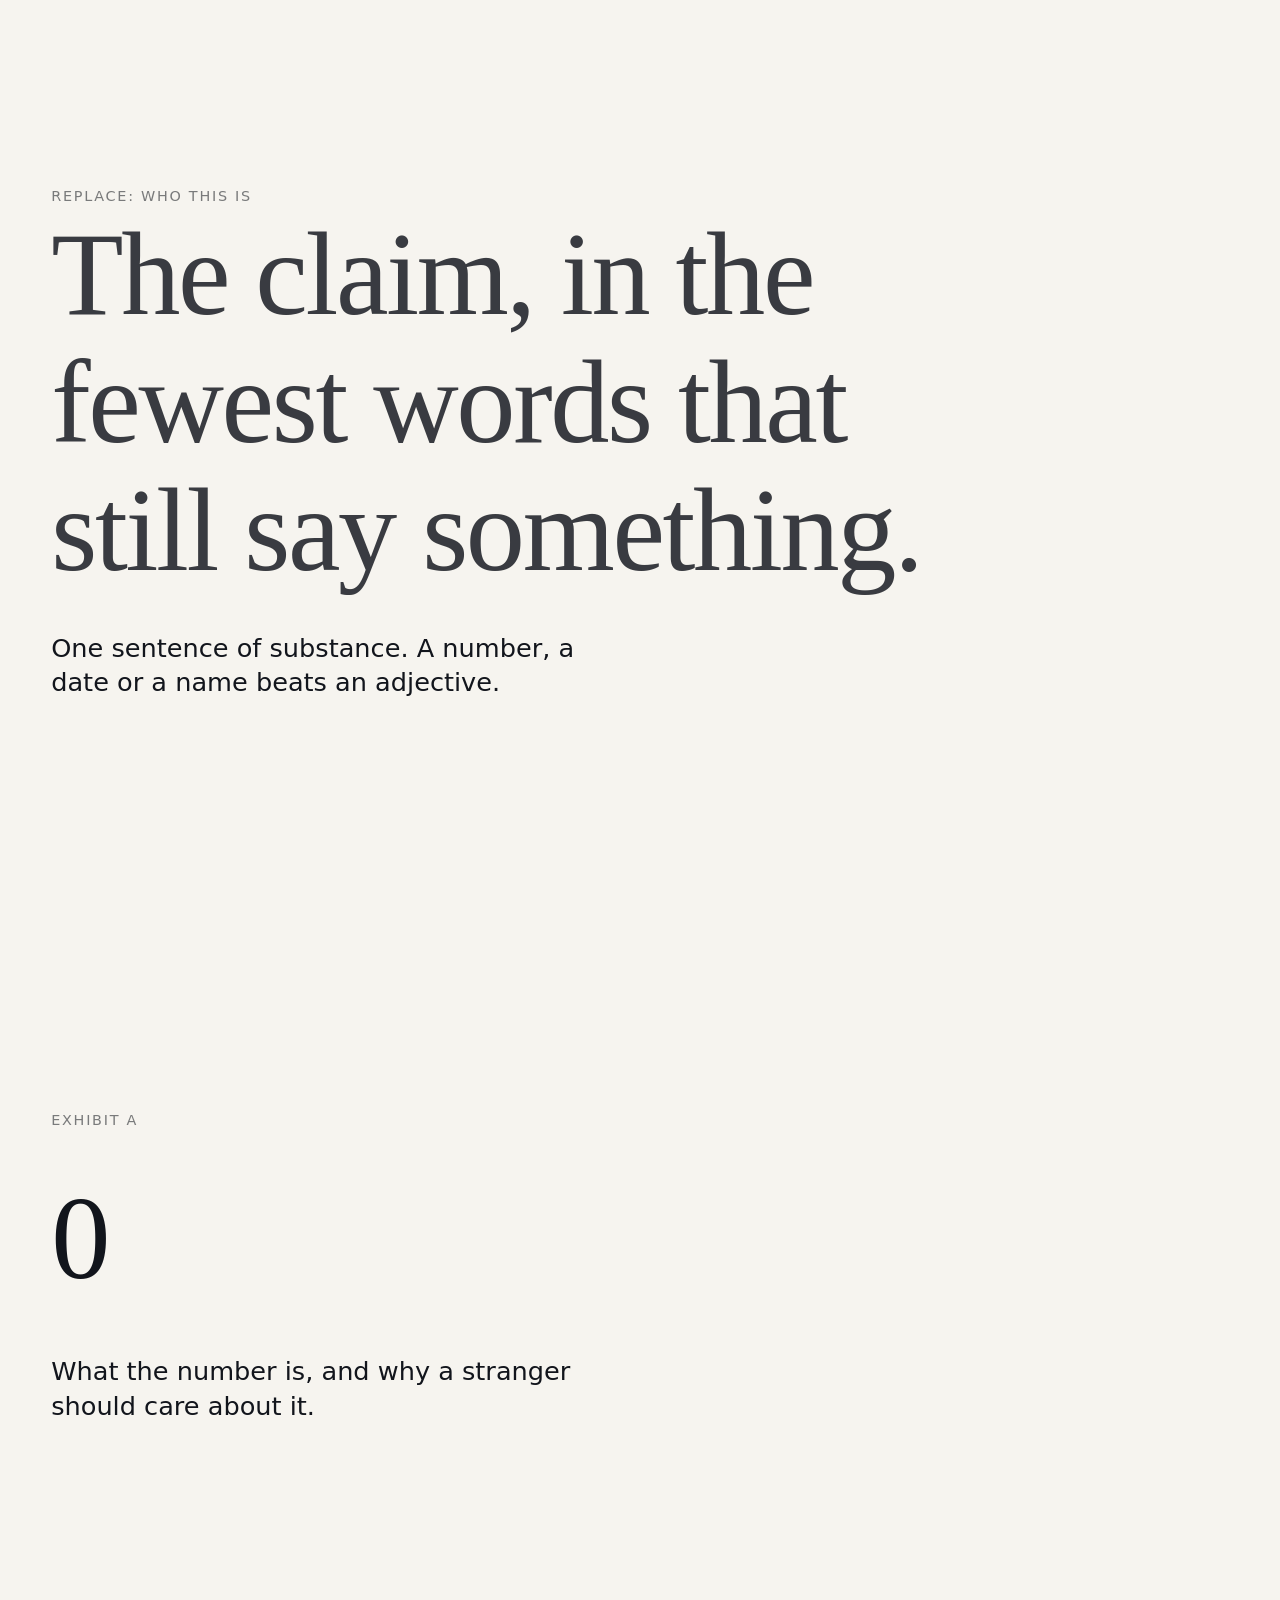
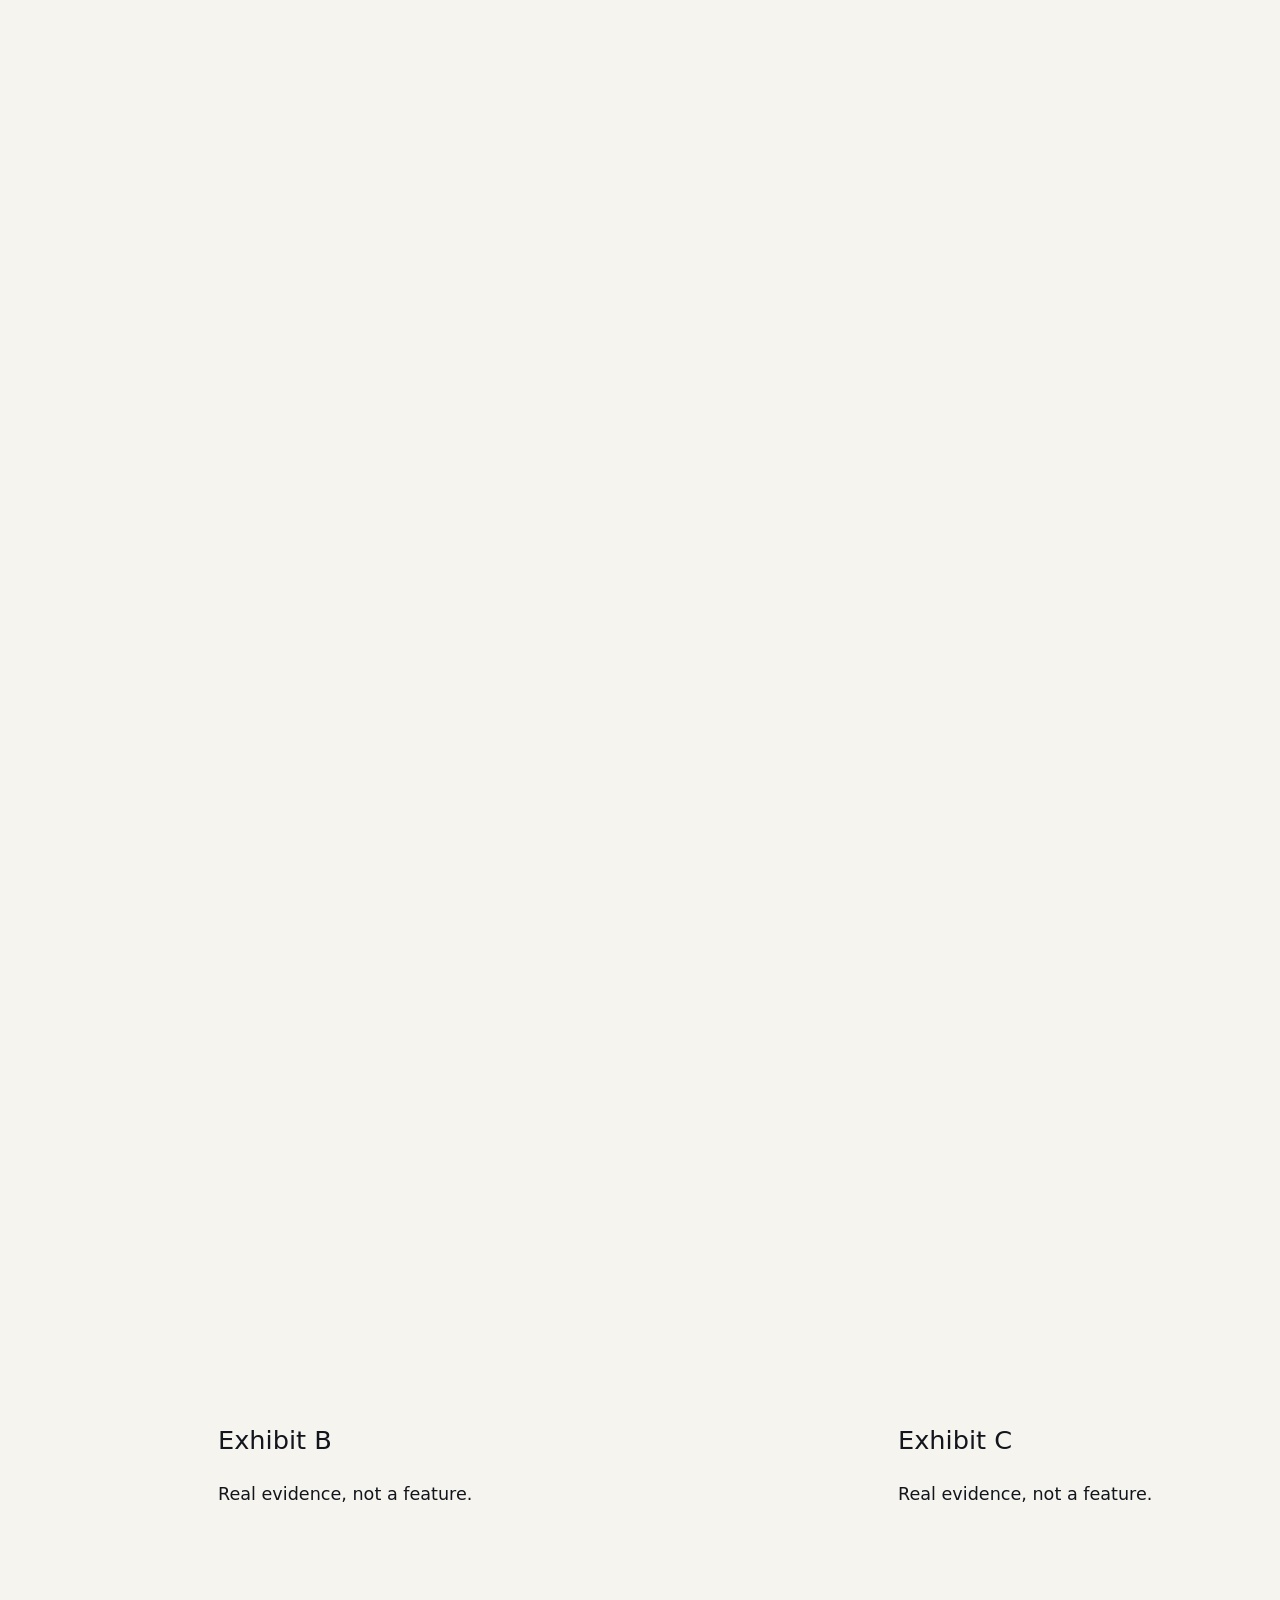
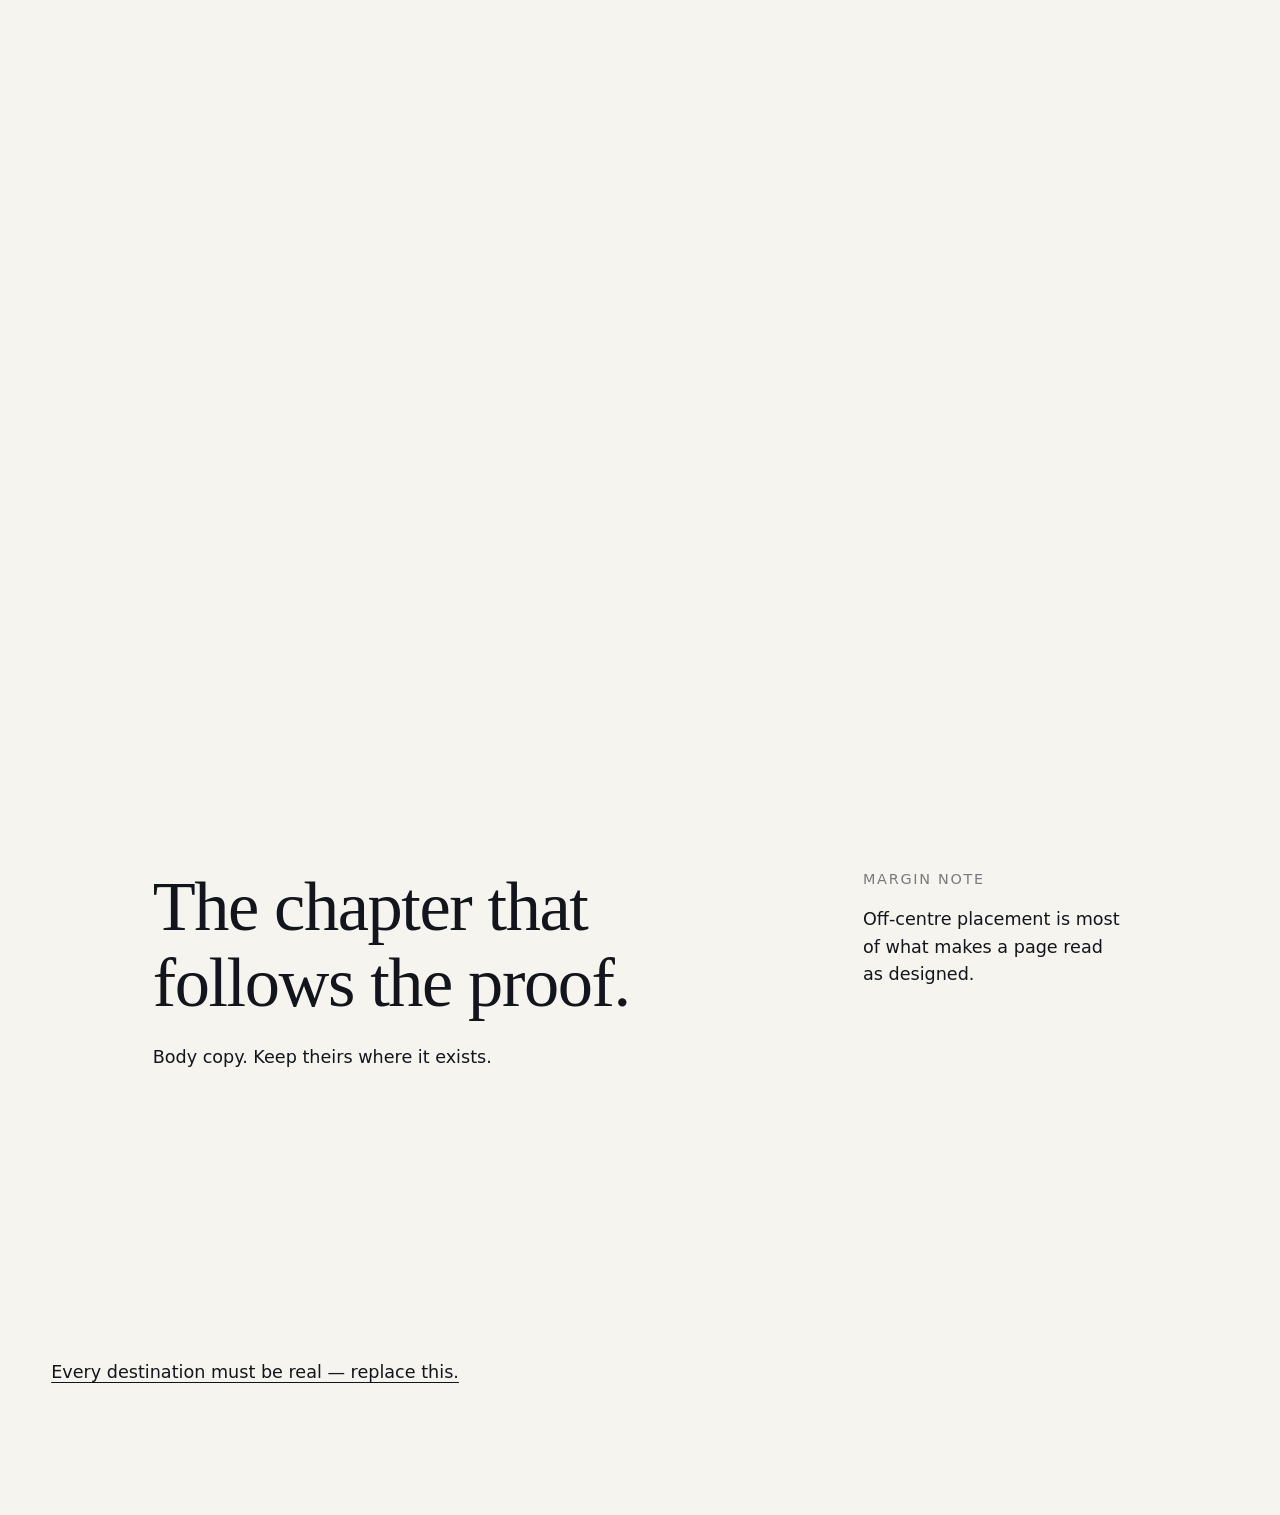
==== skills/scrollcraft/assets/scaffold/index.html @ 605af05c "feat: add scrollcraft skill for scroll-driven landing pages A portable Claude skill under skills/scr" ====
<!doctype html>
<html lang="en">
<head>
<meta charset="utf-8">
<meta name="viewport" content="width=device-width, initial-scale=1">
<title>Scaffold — replace with the real title</title>
<meta name="description" content="Replace with the one sentence the reader should believe.">
<link rel="stylesheet" href="styles.css">
</head>
<body>

<!-- Page-level progress. Cheap, and it tells the reader the page has a length. -->
<div class="progress" aria-hidden="true"><span data-progress></span></div>

<!-- HERO — one bound element, so the first flick of the wheel proves the page responds.
     Not a full scrubbed scene: the reader has not agreed to care yet. -->
<header class="wrap hero">
  <p class="eyebrow">Replace: who this is</p>
  <h1 data-hero-title>The claim, in the fewest words that still say something.</h1>
  <p class="lead">One sentence of substance. A number, a date or a name beats an adjective.</p>
</header>

<!-- SCENE — pinned, one idea, progress-bound. --scene-length is the speed dial. -->
<section class="scene" data-scene="reach" style="--scene-length: 200vh"
         aria-label="Reach">
  <div class="scene__stage">
    <div class="wrap">
      <p class="eyebrow">Exhibit A</p>
      <p class="num" data-count style="font-size: var(--step-4); font-family: var(--display)">0</p>
      <p class="lead">What the number is, and why a stranger should care about it.</p>
    </div>
  </div>
</section>

<!-- RAIL — a set with a natural order. Pinned on desktop, swipeable on phones. -->
<section class="scene rail" data-scene="rail" style="--scene-length: 320vh" aria-label="Exhibits">
  <div class="scene__stage">
    <div class="rail__track" data-rail>
      <article class="rail__card"><h3>Exhibit B</h3><p>Real evidence, not a feature.</p></article>
      <article class="rail__card"><h3>Exhibit C</h3><p>Real evidence, not a feature.</p></article>
      <article class="rail__card"><h3>Exhibit D</h3><p>Real evidence, not a feature.</p></article>
    </div>
  </div>
</section>

<!-- FIELD INVERSION — punctuation between chapters, two or three times per page at most. -->
<section class="wrap grid" data-boundary>
  <div class="col-main">
    <h2>The chapter that follows the proof.</h2>
    <p class="reveal" data-reveal>Body copy. Keep theirs where it exists.</p>
  </div>
  <aside class="col-aside reveal" data-reveal>
    <p class="eyebrow">Margin note</p>
    <p>Off-centre placement is most of what makes a page read as designed.</p>
  </aside>
</section>

<footer class="wrap" style="padding-block: var(--s-6)">
  <p><a href="#">Every destination must be real — replace this.</a></p>
</footer>

<style>
  .progress { position: fixed; inset: 0 0 auto; height: 2px; z-index: 10; }
  .progress span { display: block; height: 100%; width: 0; background: var(--accent);
                   transform-origin: left; }
  .hero { min-height: 92dvh; display: flex; flex-direction: column;
          justify-content: flex-end; padding-block: var(--s-6); }
  [data-hero-title] { max-width: 22ch; }
</style>

<script src="scroll.js"></script>
<script>
(function () {
  var S = window.Scrollcraft;
  var q = function (sel) { return document.querySelector(sel); };

  /* Page progress indicator. */
  var bar = q('[data-progress]');
  S.onProgress(function (p) { bar.style.width = (p * 100).toFixed(2) + '%'; });

  /* Hero: one bound element. Small — it is a promise, not the payoff. */
  var title = q('[data-hero-title]');
  S.track(q('.hero'), function (p) {
    title.style.transform = 'translate3d(0,' + (p * -24).toFixed(1) + 'px,0)';
    title.style.opacity = S.clamp(S.mapRange(p, 0.45, 0.8, 1, 0.15), 0.15, 1);
  });

  /* Pinned counter. Finish before p = 1 so the reader sees the result, not the digits. */
  var out = q('[data-count]');
  S.pin(q('[data-scene="reach"]'), function (p) {
    var c = S.clamp(S.mapRange(p, 0, 0.85, 0, 1));
    out.textContent = Math.round(S.lerp(0, 12437, c)).toLocaleString();
  });

  /* Horizontal rail. Skipped on phones, where CSS turns it into a swipe strip. */
  var rail = q('[data-scene="rail"]');
  var track = q('[data-rail]');
  if (window.matchMedia('(min-width: 768px)').matches) {
    S.pin(rail, function (p) {
      var travel = Math.max(track.scrollWidth - window.innerWidth + 32, 0);
      track.style.transform = 'translate3d(' + (-p * travel).toFixed(1) + 'px,0,0)';
    });
  }

  /* Field inversion at a chapter boundary. */
  S.track(q('[data-boundary]'), function (p) {
    document.documentElement.style.setProperty('--field',
      S.clamp(S.mapRange(p, 0.3, 0.55, 0, 1)).toFixed(3));
  }, { reducedProgress: 1 });

  /* Reveals, staggered. Use sparingly — never as the only mechanic on the page. */
  S.revealAll(document.querySelectorAll('[data-reveal]'), { step: 60 });
})();
</script>
</body>
</html>
---- skills/scrollcraft/assets/scaffold/styles.css ----
/* Scrollcraft scaffold tokens.
 *
 * Replace the palette and the two font families with the brand's. Keep the scales: the type steps
 * have real jumps in them and the space scale is weighted towards the generous end, which is most
 * of what makes a page read as considered rather than default.
 */

:root {
  /* Field — both schemes live here so field inversion can interpolate between them. */
  --paper-light: #F6F4EF;
  --ink-light:   #12151C;
  --paper-dark:  #0B0E14;
  --ink-dark:    #EFECE4;
  --accent:      #2F6BFF;   /* under ~5% of the pixels on the page */
  --muted:       color-mix(in srgb, currentColor 55%, transparent);
  --rule:        color-mix(in srgb, currentColor 14%, transparent);

  --field: 0;               /* 0 = light, 1 = dark; drive this from a track() scene */
  --paper: color-mix(in srgb, var(--paper-dark) calc(var(--field) * 100%), var(--paper-light));
  --ink:   color-mix(in srgb, var(--ink-dark)   calc(var(--field) * 100%), var(--ink-light));

  --display: "Instrument Serif", Georgia, serif;
  --text: "Inter", system-ui, -apple-system, "Segoe UI", sans-serif;

  --step--1: clamp(.83rem, .8rem + .15vw, .9rem);
  --step-0:  clamp(1rem, .96rem + .2vw, 1.1rem);
  --step-1:  clamp(1.3rem, 1.2rem + .5vw, 1.6rem);
  --step-2:  clamp(1.8rem, 1.5rem + 1.4vw, 2.6rem);
  --step-3:  clamp(2.6rem, 1.9rem + 3.4vw, 4.4rem);
  --step-4:  clamp(3.4rem, 1.8rem + 7vw, 8rem);

  --s-1: .5rem;  --s-2: 1rem;   --s-3: 1.5rem; --s-4: 2.5rem;
  --s-5: 4rem;   --s-6: 6.5rem; --s-7: 10rem;

  --gutter: clamp(1rem, 4vw, 5rem);
  --measure: 68ch;
  --lead: 34ch;

  --ease: cubic-bezier(.2, .8, .2, 1);
  --ease-out: cubic-bezier(.4, 0, .2, 1);
}

*, *::before, *::after { box-sizing: border-box; }

html { -webkit-text-size-adjust: 100%; }

body {
  margin: 0;
  background: var(--paper);
  color: var(--ink);
  font: var(--step-0)/1.55 var(--text);
  font-synthesis-weight: none;
  overflow-x: hidden;          /* a safety net, not a licence: fix the overflow at its source */
}

h1, h2, h3 { font-family: var(--display); font-weight: 400; line-height: 1.08;
              letter-spacing: -.02em; margin: 0 0 var(--s-3); text-wrap: balance; }
h1 { font-size: var(--step-4); }
h2 { font-size: var(--step-3); }
h3 { font-size: var(--step-1); font-family: var(--text); letter-spacing: 0; line-height: 1.3; }
p { margin: 0 0 var(--s-3); max-width: var(--measure); text-wrap: pretty; }
.lead { font-size: var(--step-1); max-width: var(--lead); line-height: 1.35; }
a { color: inherit; text-underline-offset: .2em; }
img, video, svg { max-width: 100%; height: auto; display: block; }

.eyebrow { font-size: var(--step--1); letter-spacing: .12em; text-transform: uppercase;
           color: var(--muted); margin: 0 0 var(--s-2); }
.num { font-variant-numeric: tabular-nums; letter-spacing: -.03em; }

/* Layout — a real 12-column grid, so things can sit off-centre on purpose. */
.wrap { width: 100%; max-width: 1440px; margin-inline: auto; padding-inline: var(--gutter); }
.grid { display: grid; grid-template-columns: repeat(12, 1fr); gap: var(--s-4); }
.col-main { grid-column: 2 / span 6; }
.col-aside { grid-column: 9 / span 3; }
section { padding-block: var(--s-7); }

/* Pinned scene: a tall section, a sticky viewport-sized stage.
 * --scene-length is the perceived speed control. More height = slower. */
.scene { position: relative; height: var(--scene-length, 200vh); padding-block: 0; }
.scene__stage { position: sticky; top: 0; height: 100dvh; overflow: hidden;
                display: grid; place-items: center; }

/* Reveal — the ordinary case. Vary the treatment per content type; do not apply this to
 * everything on the page, or you have built the generic template this scaffold exists to avoid. */
.reveal { opacity: 0; transform: translate3d(0, 18px, 0);
          transition: opacity .55s var(--ease), transform .55s var(--ease); }
.reveal.is-in { opacity: 1; transform: none; }

/* Horizontal rail: pinned on desktop, a native swipe strip on phones. */
.rail__track { display: flex; gap: var(--s-4); will-change: transform; }
.rail__card { flex: 0 0 min(72vw, 40rem); }

@media (max-width: 767px) {
  /* A 12-column grid with a 2.5rem gap needs 440px of gap alone, so it overflows a phone long
   * before its content does. Collapse the columns rather than trying to squeeze them. */
  .grid { grid-template-columns: 1fr; gap: var(--s-3); }
  .col-main, .col-aside { grid-column: 1 / -1; }

  /* Pinned scenes become ordinary stacked sections. */
  .scene { height: auto; }
  /* place-items must be reset with the switch to block: justify-items: center resolves to
   * justify-self: center on the child, and a block-level box with justify-self shrink-to-fits
   * and centres — which overflows the viewport as soon as its content is wide. */
  .scene__stage { position: static; height: auto; display: block; place-items: normal;
                  overflow: visible; padding-block: var(--s-6); }

  /* The rail becomes a native swipe strip — thumbs already know how to do this, and a hijacked
   * horizontal pin fights the gesture. The scroll container is the track itself, because the
   * stage above it clips. */
  .rail__track { transform: none !important; will-change: auto;
                 overflow-x: auto; overscroll-behavior-x: contain;
                 scroll-snap-type: x mandatory; -webkit-overflow-scrolling: touch;
                 padding-inline: var(--gutter); scrollbar-width: none; }
  .rail__card { scroll-snap-align: center; flex-basis: 84vw; }

  section { padding-block: var(--s-6); }
}

/* The composed, still version of the page. Everything visible, nothing moving. */
@media (prefers-reduced-motion: reduce) {
  *, *::before, *::after { animation: none !important; transition: none !important; }
  html { scroll-behavior: auto; }
  .reveal { opacity: 1; transform: none; }
  .scene { height: auto; }
  /* place-items must be reset with the switch to block: justify-items: center resolves to
   * justify-self: center on the child, and a block-level box with justify-self shrink-to-fits
   * and centres — which overflows the viewport as soon as its content is wide. */
  .scene__stage { position: static; height: auto; display: block; place-items: normal;
                  overflow: visible; padding-block: var(--s-6); }
  .rail__track { transform: none !important; overflow-x: auto; padding-inline: var(--gutter); }
}

:focus-visible { outline: 2px solid var(--accent); outline-offset: 3px; }
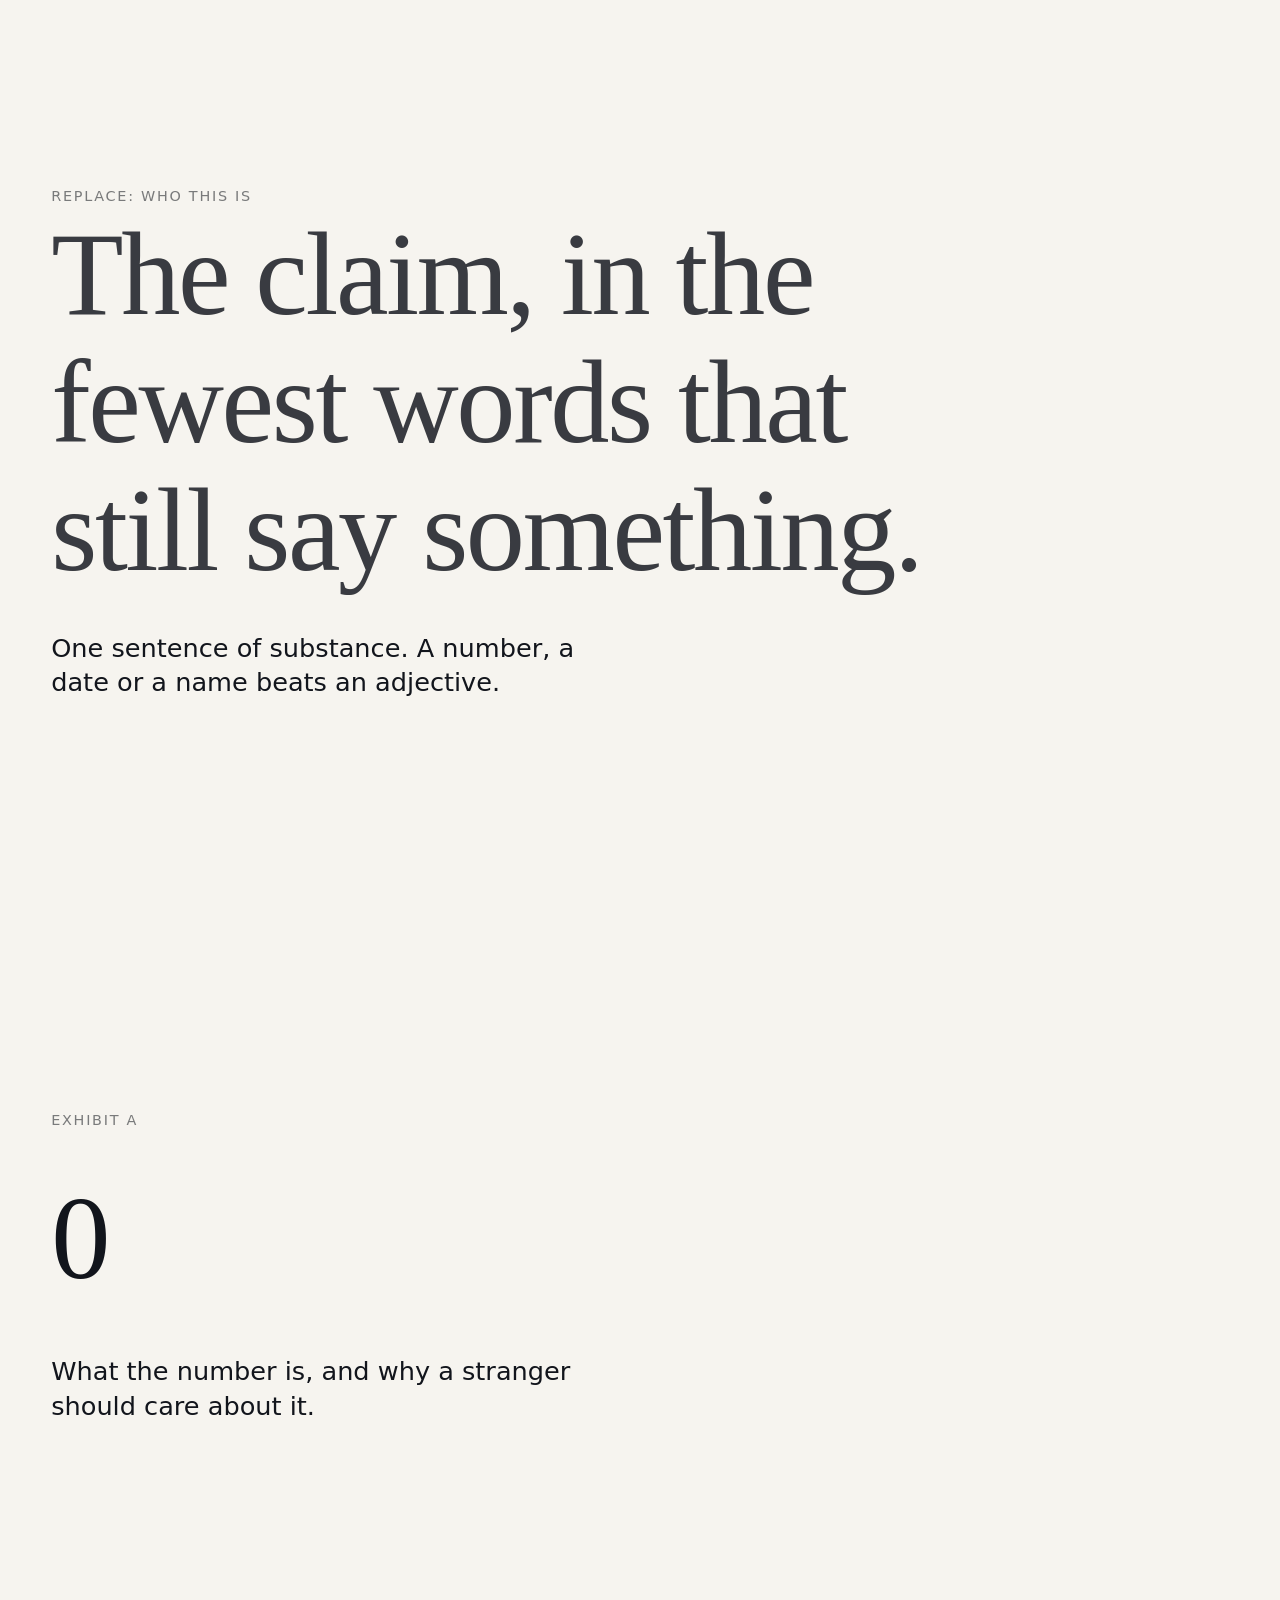
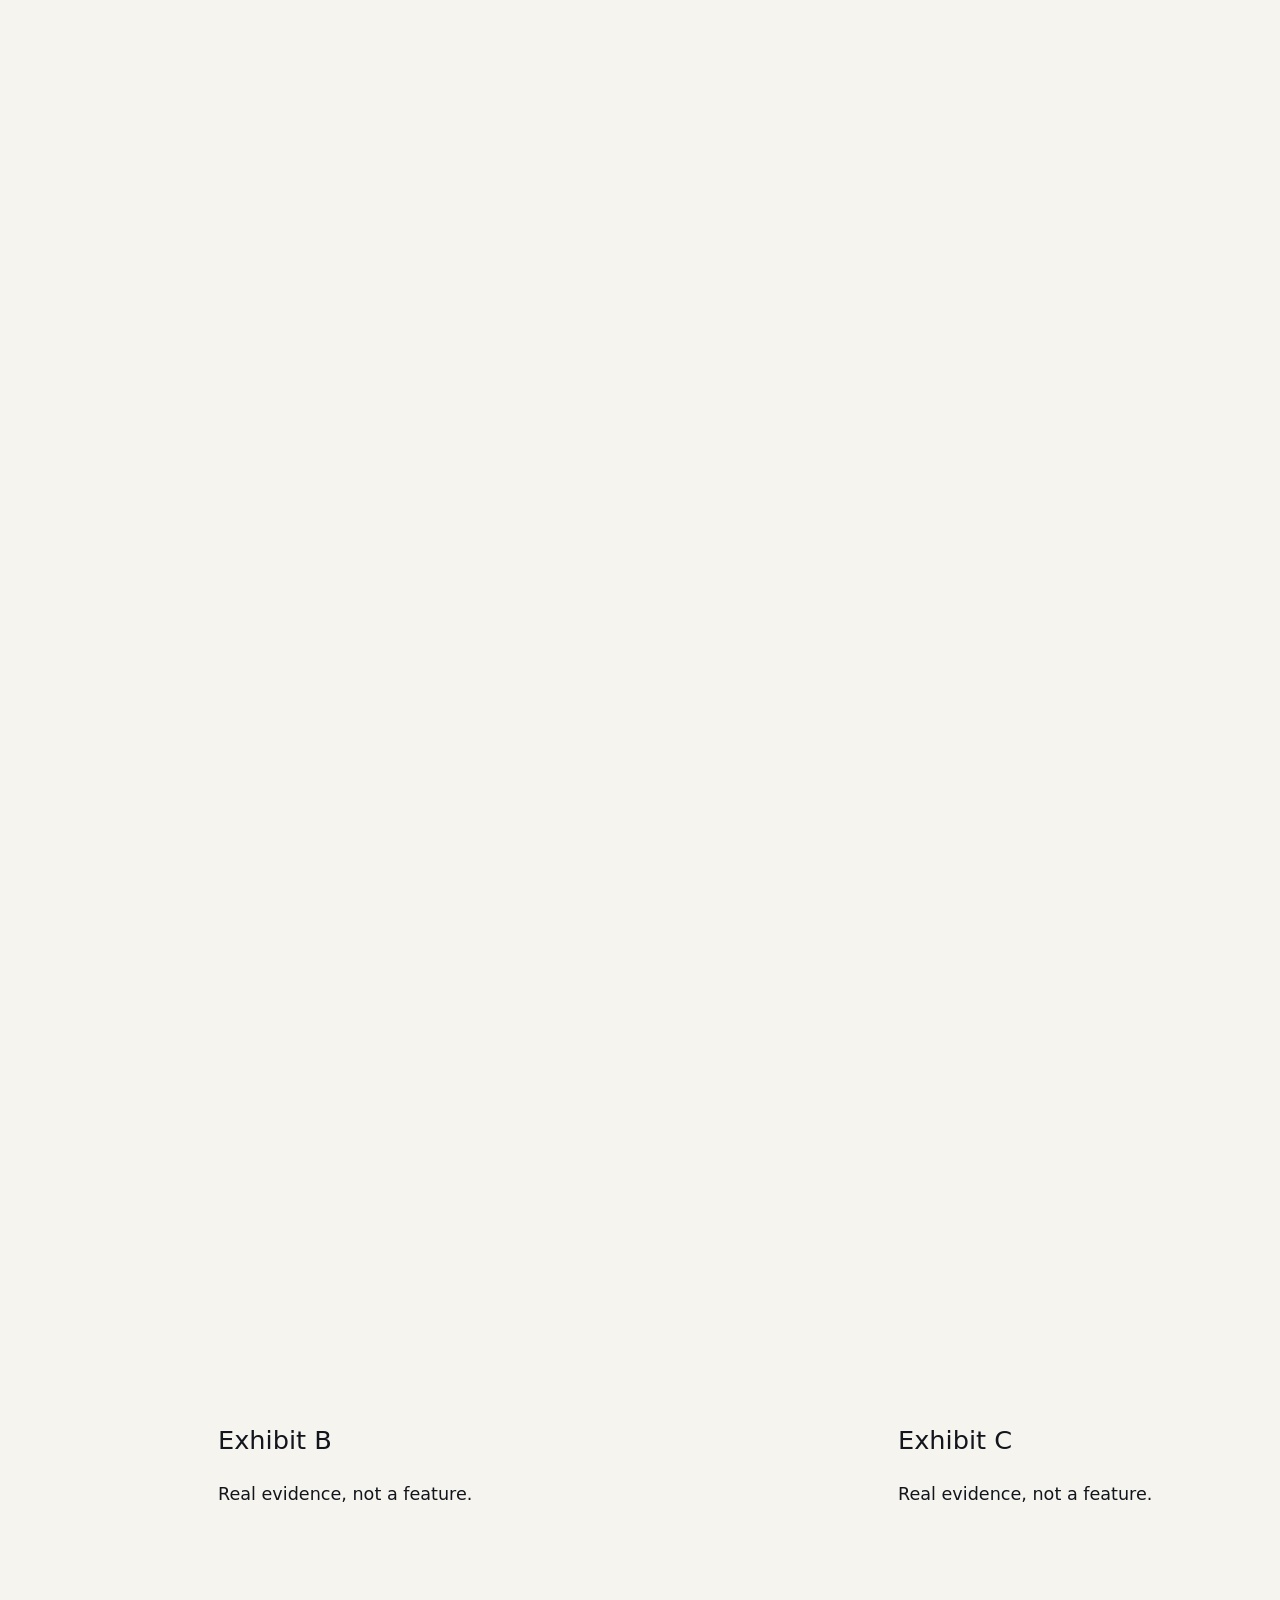
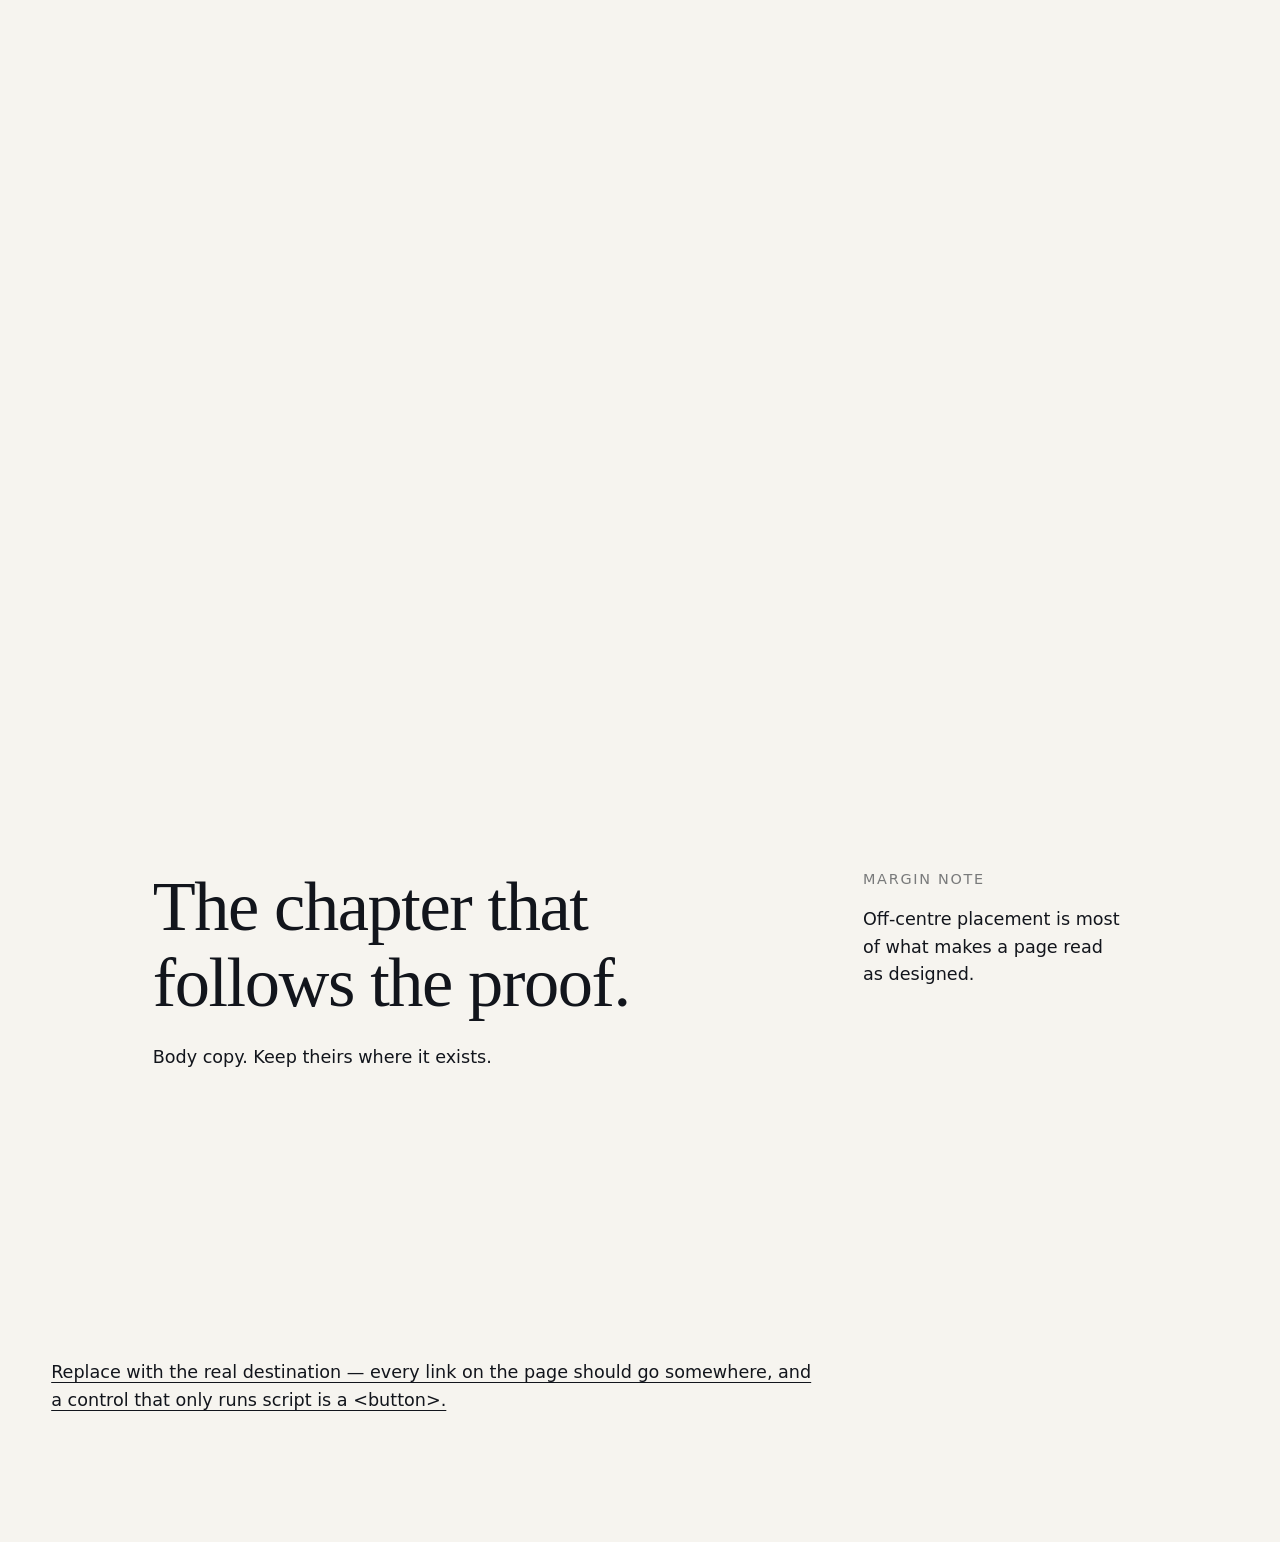
==== commit 540bd645: "fix(scrollcraft): two findings from the eval runs Ran the skill against three briefs, each also buil" ====
--- a/skills/scrollcraft/assets/scaffold/index.html
+++ b/skills/scrollcraft/assets/scaffold/index.html
@@ -55,8 +55,9 @@
   </aside>
 </section>
 
-<footer class="wrap" style="padding-block: var(--s-6)">
-  <p><a href="#">Every destination must be real — replace this.</a></p>
+<footer class="wrap" id="kontakt" style="padding-block: var(--s-6)">
+  <p><a href="mailto:hello@example.com">Replace with the real destination — every link on the
+    page should go somewhere, and a control that only runs script is a &lt;button&gt;.</a></p>
 </footer>
 
 <style>
